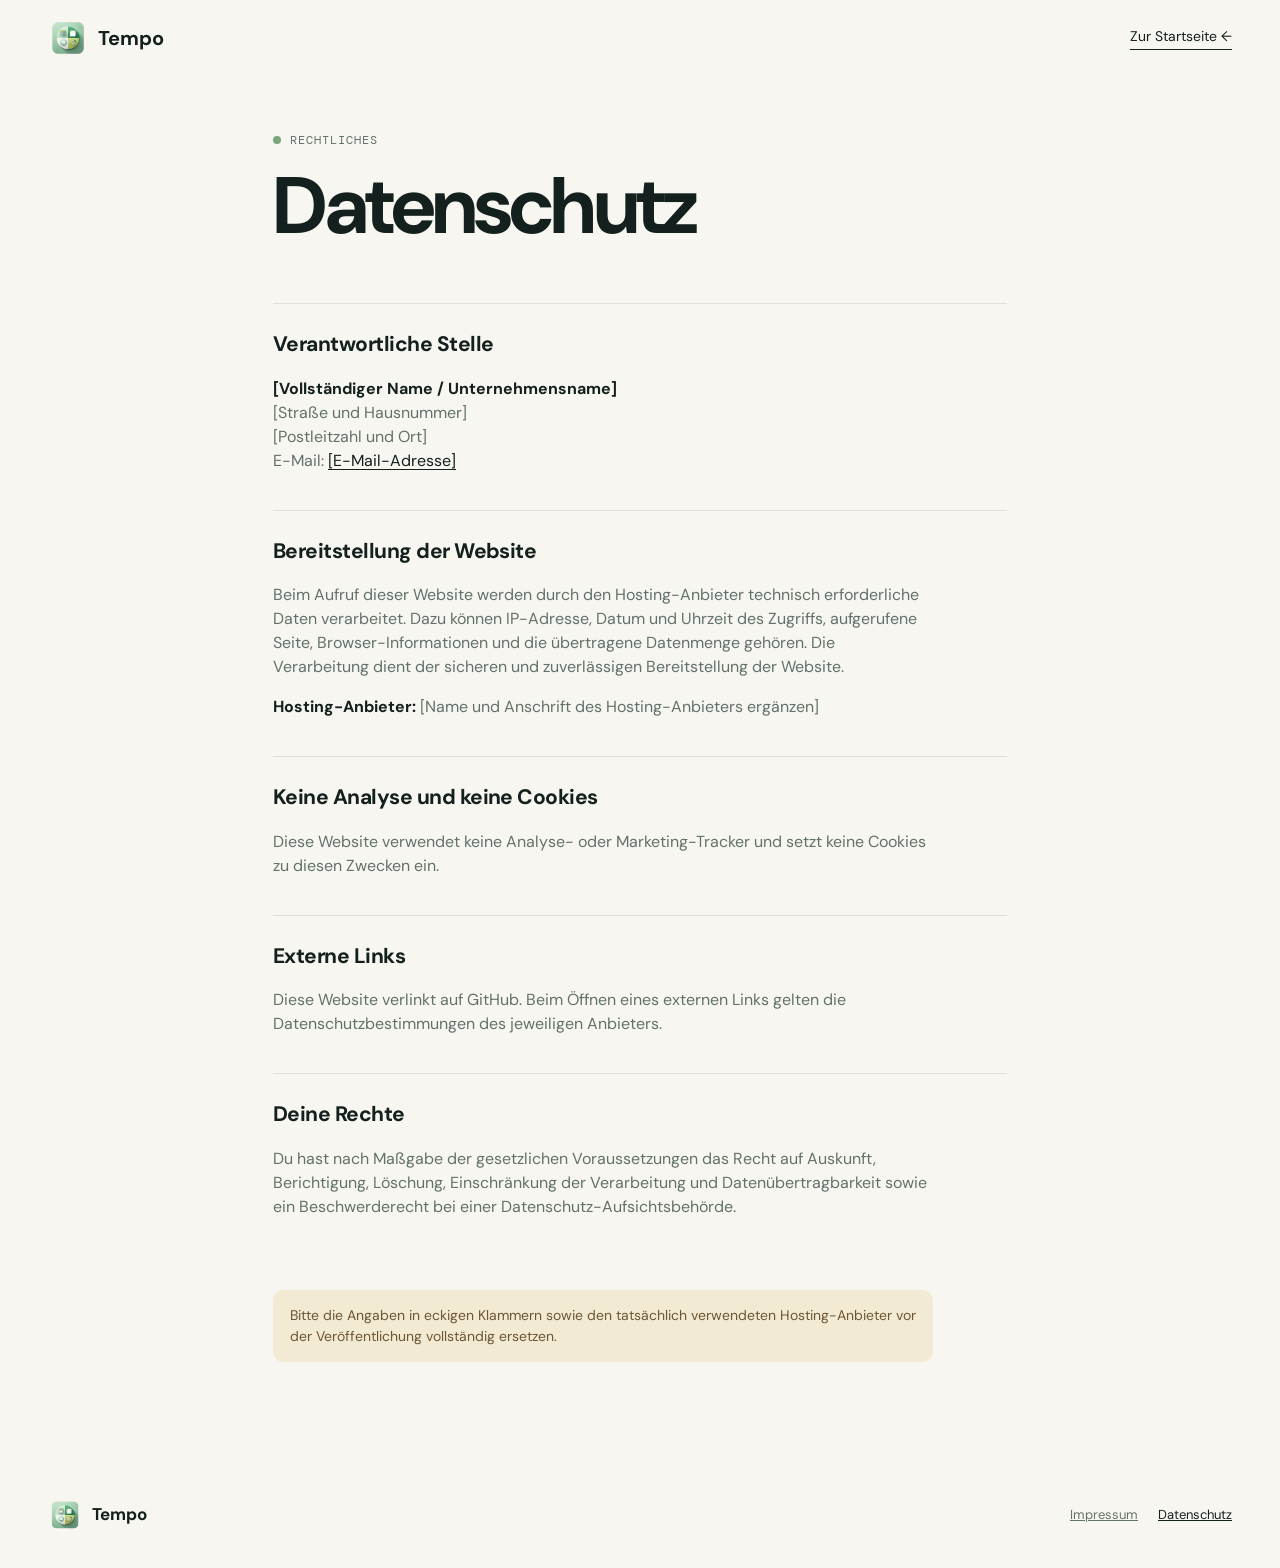
==== website/datenschutz.html @ 58e3d531 "feat(website): add Datenschutz and Impressum pages with styling updates" ====
<!doctype html>
<html lang="de">
  <head>
    <meta charset="UTF-8" />
    <meta name="viewport" content="width=device-width, initial-scale=1.0" />
    <meta name="description" content="Datenschutzhinweise für Tempo." />
    <title>Datenschutz – Tempo</title>
    <link rel="icon" href="assets/tempo-icon.png" />
    <link rel="stylesheet" href="styles.css" />
  </head>
  <body>
    <header class="site-header">
      <a class="brand" href="index.html" aria-label="Tempo Startseite"><img src="assets/tempo-icon.png" alt="" width="40" height="40" /><span>Tempo</span></a>
      <a class="header-link" href="index.html">Zur Startseite <span aria-hidden="true">←</span></a>
    </header>
    <main class="legal-page">
      <p class="eyebrow"><span></span> Rechtliches</p>
      <h1>Datenschutz</h1>
      <section>
        <h2>Verantwortliche Stelle</h2>
        <p><strong>[Vollständiger Name / Unternehmensname]</strong><br />[Straße und Hausnummer]<br />[Postleitzahl und Ort]<br />E-Mail: <a href="mailto:[E-Mail-Adresse]">[E-Mail-Adresse]</a></p>
      </section>
      <section>
        <h2>Bereitstellung der Website</h2>
        <p>Beim Aufruf dieser Website werden durch den Hosting-Anbieter technisch erforderliche Daten verarbeitet. Dazu können IP-Adresse, Datum und Uhrzeit des Zugriffs, aufgerufene Seite, Browser-Informationen und die übertragene Datenmenge gehören. Die Verarbeitung dient der sicheren und zuverlässigen Bereitstellung der Website.</p>
        <p><strong>Hosting-Anbieter:</strong> [Name und Anschrift des Hosting-Anbieters ergänzen]</p>
      </section>
      <section>
        <h2>Keine Analyse und keine Cookies</h2>
        <p>Diese Website verwendet keine Analyse- oder Marketing-Tracker und setzt keine Cookies zu diesen Zwecken ein.</p>
      </section>
      <section>
        <h2>Externe Links</h2>
        <p>Diese Website verlinkt auf GitHub. Beim Öffnen eines externen Links gelten die Datenschutzbestimmungen des jeweiligen Anbieters.</p>
      </section>
      <section>
        <h2>Deine Rechte</h2>
        <p>Du hast nach Maßgabe der gesetzlichen Voraussetzungen das Recht auf Auskunft, Berichtigung, Löschung, Einschränkung der Verarbeitung und Datenübertragbarkeit sowie ein Beschwerderecht bei einer Datenschutz-Aufsichtsbehörde.</p>
      </section>
      <p class="legal-note">Bitte die Angaben in eckigen Klammern sowie den tatsächlich verwendeten Hosting-Anbieter vor der Veröffentlichung vollständig ersetzen.</p>
    </main>
    <footer><a class="brand" href="index.html"><img src="assets/tempo-icon.png" alt="" width="34" height="34" /><span>Tempo</span></a><div class="footer-links"><a href="impressum.html">Impressum</a><a href="datenschutz.html">Datenschutz</a></div></footer>
  </body>
</html>
---- website/styles.css ----
@import url('https://fonts.googleapis.com/css2?family=DM+Mono:wght@400;500&family=DM+Sans:opsz,wght@9..40,400;9..40,500;9..40,600;9..40,700&family=Fraunces:opsz,wght@9..144,500;9..144,600&display=swap');

:root {
    --ink: #13201d;
    --muted: #62716b;
    --paper: #f7f6f1;
    --line: #dfe2da;
    --sage: #dbe7d8;
    --lime: #d4ef58;
    --night: #10231f;
    --coral: #ec866e;
    --serif: "Fraunces", Georgia, serif;
    --sans: "DM Sans", Arial, sans-serif;
    --mono: "DM Mono", monospace
}

* {
    box-sizing: border-box
}

html {
    scroll-behavior: smooth
}

body {
    margin: 0;
    background: var(--paper);
    color: var(--ink);
    font-family: var(--sans);
    line-height: 1.5
}

.site-header {
    height: 76px;
    max-width: 1240px;
    margin: auto;
    padding: 0 28px;
    display: flex;
    align-items: center;
    justify-content: space-between
}

.brand {
    display: inline-flex;
    align-items: center;
    gap: 10px;
    color: var(--ink);
    font-weight: 700;
    font-size: 20px;
    text-decoration: none
}

.brand img {
    border-radius: 10px
}

nav {
    display: flex;
    gap: 30px
}

a {
    color: inherit
}

nav a, .header-link {
    font-size: 14px;
    text-decoration: none
}

.header-link {
    border-bottom: 1px solid var(--ink);
    padding-bottom: 2px
}

.hero {
    min-height: 670px;
    max-width: 1240px;
    margin: auto;
    padding: 88px 28px 78px;
    display: grid;
    grid-template-columns:1.03fr .97fr;
    gap: 42px;
    align-items: center
}

.eyebrow {
    font-family: var(--mono);
    font-size: 12px;
    letter-spacing: .08em;
    text-transform: uppercase;
    margin: 0 0 18px;
    color: #52615b;
    display: flex;
    align-items: center;
    gap: 9px
}

.eyebrow span {
    width: 8px;
    height: 8px;
    border-radius: 50%;
    background: #7ba47d
}

.hero h1, .feature-intro h2, .desktop-copy h2, .privacy-section h2, .download-section h2 {
    font-size: clamp(48px, 6vw, 80px);
    line-height: .98;
    /* Keep the large headings distinctive without letting their letters merge. */
    letter-spacing: -.035em;
    margin: 0;
    font-weight: 600
}

.hero h1 em, .download-section h2 em {
    font-family: var(--serif);
    font-weight: 500;
    color: #6e9474
}

.intro {
    font-size: 18px;
    line-height: 1.55;
    max-width: 520px;
    color: #52615b;
    margin: 28px 0
}

.hero-actions {
    display: flex;
    align-items: center;
    gap: 14px;
    flex-wrap: wrap
}

.button {
    display: inline-flex;
    gap: 11px;
    align-items: center;
    text-decoration: none;
    font-weight: 600;
    font-size: 15px;
    padding: 15px 20px;
    border-radius: 100px
}

.button-primary {
    background: var(--ink);
    color: #fff
}

.button-quiet {
    padding-left: 4px;
    text-decoration: underline;
    text-underline-offset: 4px
}

.platform-line {
    margin-top: 36px;
    display: flex;
    gap: 20px;
    color: #62716b;
    font-size: 13px
}

.hero-visual {
    min-height: 440px;
    position: relative;
    display: grid;
    place-items: center;
    background: #e9eee4;
    border-radius: 28px;
    overflow: hidden
}

.orbit {
    position: absolute;
    border: 1px solid rgba(53, 83, 68, .16);
    border-radius: 50%;
    width: 580px;
    height: 580px
}

.orbit-two {
    width: 390px;
    height: 390px
}

.app-window {
    position: relative;
    z-index: 2;
    width: 250px;
    border: 7px solid #233c35;
    border-radius: 16px;
    box-shadow: 0 30px 55px rgba(20, 48, 38, .27);
    background: #fff;
    overflow: hidden
}

.app-window img {
    width: 100%;
    display: block
}

.window-bar {
    height: 26px;
    background: #233c35;
    color: #b7c5bd;
    font: 9px var(--mono);
    display: flex;
    align-items: center;
    gap: 4px;
    padding: 0 9px
}

.window-bar span {
    margin-left: auto;
    margin-right: auto
}

.window-bar i {
    width: 5px;
    height: 5px;
    border-radius: 50%;
    background: #9daea4
}

.floating-card {
    position: absolute;
    z-index: 3;
    bottom: 52px;
    right: 26px;
    background: #fff;
    box-shadow: 0 14px 35px rgba(29, 53, 39, .18);
    border-radius: 13px;
    padding: 12px 16px;
    display: flex;
    gap: 10px;
    align-items: center
}

.floating-card b, .floating-card small {
    display: block
}

.floating-card b {
    font-size: 12px
}

.floating-card small {
    font: 10px var(--mono);
    color: #63726b
}

.pulse {
    width: 10px;
    height: 10px;
    border-radius: 50%;
    background: #7aa680;
    box-shadow: 0 0 0 5px #e5f0e1
}

.feature-intro {
    max-width: 760px;
    padding: 100px 28px 38px;
    margin: auto;
    text-align: center
}

.feature-intro h2 {
    font-size: clamp(40px, 5vw, 62px)
}

.feature-intro > p:last-child {
    color: var(--muted);
    font-size: 17px;
    max-width: 570px;
    margin: 27px auto 0
}

.feature-intro .eyebrow {
    justify-content: center
}

.features {
    max-width: 1184px;
    margin: 20px auto 110px;
    padding: 0 28px;
    display: grid;
    grid-template-columns:repeat(3, 1fr);
    gap: 16px
}

.features article {
    border-top: 1px solid #aebbb0;
    padding-top: 18px
}

.feature-number {
    font: 12px var(--mono);
    color: #77877e
}

.features h3 {
    font-size: 20px;
    letter-spacing: -.03em;
    margin: 34px 0 11px
}

.features p {
    font-size: 15px;
    color: var(--muted);
    max-width: 310px
}

.screens {
    max-width: 1230px;
    margin: 0 auto 130px;
    padding: 0 28px;
    display: flex;
    justify-content: center;
    align-items: end;
    gap: 28px;
    min-height: 420px;
    overflow: hidden
}

.screen {
    margin: 0;
    text-align: center
}

.screen img {
    display: block;
    border-radius: 17px;
    box-shadow: 0 18px 38px rgba(25, 47, 36, .17);
    width: 195px
}

.screen-center img {
    width: 234px
}

.screen-left, .screen-right {
    transform: translateY(38px)
}

.screen-left {
    transform: translateY(38px) rotate(-5deg)
}

.screen-right {
    transform: translateY(38px) rotate(5deg)
}

figcaption {
    font-size: 12px;
    color: #6d7b74;
    margin-top: 14px
}

.desktop-section {
    background: var(--sage);
    padding: 105px max(28px, calc((100vw - 1120px) / 2));
    display: grid;
    grid-template-columns:.85fr 1.15fr;
    gap: 90px;
    align-items: center
}

.desktop-art {
    height: 330px;
    display: grid;
    place-items: center;
    background: linear-gradient(145deg, #b2cfb3, #eaf1e8);
    border-radius: 24px;
    position: relative;
    overflow: hidden
}

.desktop-art:before {
    content: "";
    position: absolute;
    width: 330px;
    height: 330px;
    border: 1px solid rgba(16, 54, 35, .15);
    border-radius: 50%
}

.mini-window {
    width: 210px;
    z-index: 1;
    background: #f8f8f5;
    border-radius: 12px;
    overflow: hidden;
    box-shadow: 0 20px 28px rgba(32, 71, 46, .25);
    transform: rotate(-4deg)
}

.mini-top {
    height: 22px;
    background: #1a352e
}

.mini-content {
    padding: 22px;
    text-align: center
}

.mini-content b, .mini-content small {
    display: block
}

.mini-content b {
    font-size: 12px;
    color: #5e7066
}

.mini-content strong {
    font: 36px var(--serif);
    display: block;
    margin: 11px 0
}

.mini-content small {
    font-size: 10px
}

.mini-content button {
    border: 0;
    border-radius: 8px;
    background: #d2ec54;
    margin-top: 17px;
    padding: 7px 20px;
    font: 11px var(--sans);
    font-weight: bold
}

.desktop-copy h2 {
    font-size: clamp(42px, 5vw, 65px);
    max-width: 550px
}

.desktop-copy > p:not(.eyebrow) {
    font-size: 17px;
    color: #445a50;
    max-width: 540px;
    margin: 23px 0
}

.desktop-copy ul {
    list-style: none;
    padding: 0;
    margin: 28px 0 0
}

.desktop-copy li {
    padding: 9px 0;
    border-top: 1px solid rgba(23, 66, 44, .18);
    font-size: 14px
}

.desktop-copy li:before {
    content: "✓";
    color: #497d53;
    margin-right: 10px
}

.privacy-section {
    max-width: 1120px;
    margin: 0 auto;
    padding: 120px 28px;
    display: grid;
    grid-template-columns:90px 1fr 1fr;
    gap: 35px;
    align-items: center
}

.privacy-section h2 {
    font-size: clamp(40px, 4.5vw, 58px)
}

.privacy-section > p:last-child {
    color: var(--muted);
    font-size: 17px
}

.privacy-icon {
    font: 78px var(--serif);
    height: 90px;
    color: #6c9b73
}

.download-section {
    background: var(--night);
    color: #f8f8f1;
    padding: 110px 28px;
    text-align: center
}

.download-section .eyebrow {
    color: #adbeb4;
    justify-content: center
}

.download-section .eyebrow span {
    background: var(--lime)
}

.download-section h2 {
    font-size: clamp(45px, 5vw, 66px)
}

.download-section h2 em {
    color: var(--lime)
}

.download-note {
    color: #b4c4ba;
    max-width: 520px;
    margin: 24px auto 36px
}

.downloads {
    display: grid;
    grid-template-columns:repeat(3, 1fr);
    gap: 12px;
    max-width: 910px;
    margin: auto;
    text-align: left
}

.download-card {
    color: #fff;
    text-decoration: none;
    border: 1px solid #385348;
    border-radius: 15px;
    padding: 19px;
    display: flex;
    align-items: center;
    gap: 13px;
    transition: background .2s, transform .2s
}

.download-card:hover {
    background: #1b342d;
    transform: translateY(-3px)
}

.download-card span:nth-child(2) {
    display: grid;
    gap: 2px
}

.download-card b {
    font-size: 16px
}

.download-card small {
    font-size: 11px;
    color: #afc2b7
}

.os-icon {
    font-size: 28px;
    color: var(--lime);
    width: 30px;
    text-align: center
}

.download-card i {
    font-style: normal;
    margin-left: auto;
    color: var(--lime)
}

.release-status {
    font-size: 12px;
    color: #92a79b;
    margin: 26px 0 0
}

.release-status a {
    color: #d4ef58
}

footer {
    max-width: 1240px;
    padding: 36px 28px;
    margin: auto;
    display: flex;
    align-items: center;
    justify-content: space-between;
    font-size: 13px;
    color: #64736c
}

footer .brand {
    font-size: 17px
}

footer p {
    margin: 0
}

.footer-links {
    display: flex;
    align-items: center;
    gap: 20px
}

.footer-links a:last-child {
    color: var(--ink)
}

.legal-page {
    max-width: 790px;
    margin: 55px auto 100px;
    padding: 0 28px
}

.legal-page h1 {
    font-size: clamp(50px, 7vw, 80px);
    line-height: .98;
    letter-spacing: -.035em;
    margin: 0 0 58px
}

.legal-page section {
    border-top: 1px solid var(--line);
    padding: 25px 0 21px
}

.legal-page h2 {
    font-size: 21px;
    letter-spacing: -.025em;
    margin: 0 0 12px
}

.legal-page p {
    color: var(--muted);
    max-width: 660px
}

.legal-page p strong {
    color: var(--ink)
}

.legal-page a {
    color: var(--ink);
    text-underline-offset: 3px
}

.legal-note {
    margin-top: 34px;
    padding: 15px 17px;
    border-radius: 10px;
    background: #f3ead3;
    color: #6c5735 !important;
    font-size: 14px
}

@media (max-width: 760px) {
    .site-header {
        padding: 0 20px
    }

    .site-header nav {
        display: none
    }

    .header-link {
        font-size: 13px
    }

    .hero {
        padding: 52px 20px 70px;
        display: flex;
        flex-direction: column;
        align-items: stretch;
        gap: 45px
    }

    .hero-visual {
        min-height: 390px
    }

    .hero h1 {
        font-size: 56px
    }

    .platform-line {
        gap: 10px;
        justify-content: space-between
    }

    .platform-line span {
        font-size: 12px
    }

    .feature-intro {
        padding: 75px 20px 25px
    }

    .features {
        padding: 0 20px;
        grid-template-columns:1fr;
        margin-bottom: 72px;
        gap: 20px
    }

    .features h3 {
        margin: 16px 0 8px
    }

    .features p {
        margin: 0
    }

    .screens {
        padding: 0 20px;
        gap: 12px;
        margin-bottom: 75px;
        min-height: 300px
    }

    .screen img {
        width: 96px;
        border-radius: 10px
    }

    .screen-center img {
        width: 122px
    }

    .screen-left, .screen-right {
        transform: translateY(20px)
    }

    .screen-left {
        transform: translateY(20px) rotate(-5deg)
    }

    .screen-right {
        transform: translateY(20px) rotate(5deg)
    }

    figcaption {
        display: none
    }

    .desktop-section {
        padding: 70px 20px;
        grid-template-columns:1fr;
        gap: 42px
    }

    .desktop-art {
        height: 270px
    }

    .privacy-section {
        padding: 75px 20px;
        grid-template-columns:1fr;
        gap: 16px
    }

    .privacy-icon {
        height: 65px;
        font-size: 60px
    }

    .downloads {
        grid-template-columns:1fr
    }

    .download-section {
        padding: 75px 20px
    }

    footer {
        padding: 28px 20px;
        flex-wrap: wrap;
        gap: 16px
    }

    footer p {
        order: 3;
        width: 100%
    }

    .footer-links {
        gap: 14px;
        font-size: 12px
    }

    .app-window {
        width: 210px
    }

    .floating-card {
        right: 12px;
        bottom: 30px
    }

    .intro {
        font-size: 16px
    }
}
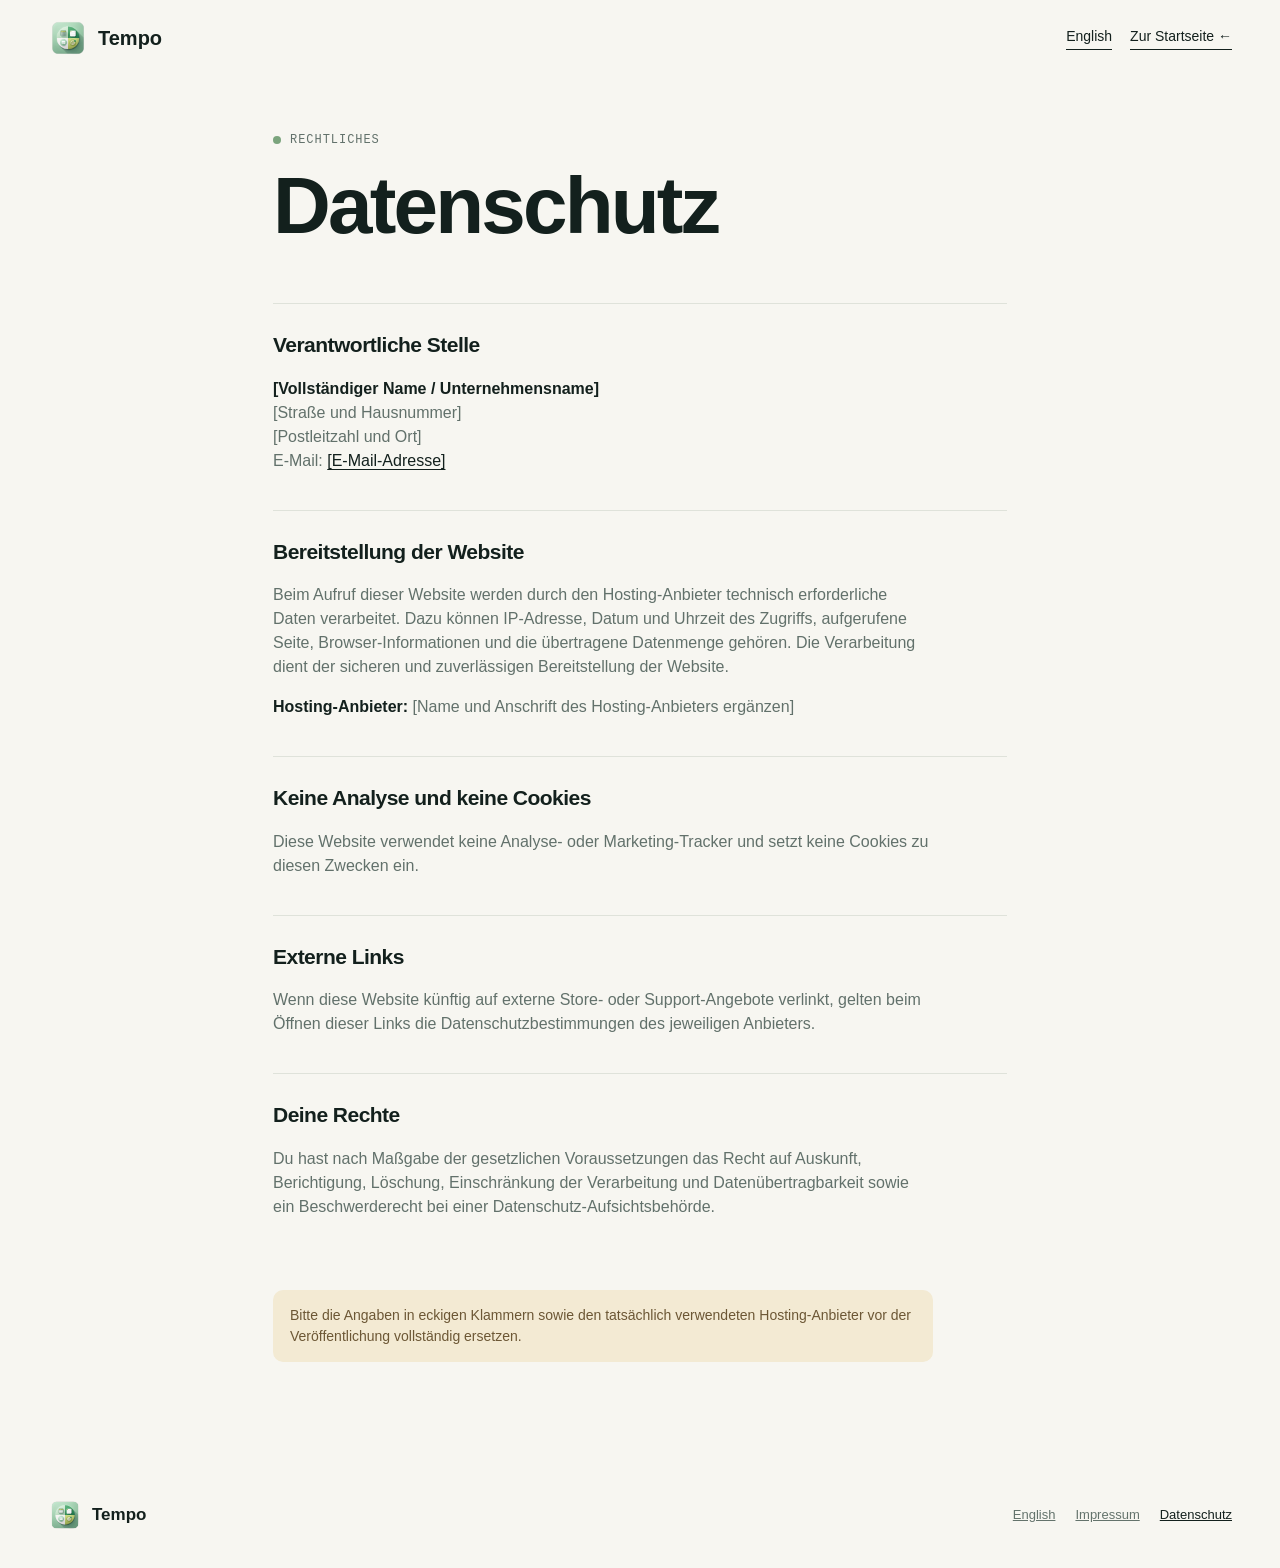
==== commit ee714ecc: "docs(website): add detailed product and legal content for store preparation" ====
--- a/website/datenschutz.html
+++ b/website/datenschutz.html
@@ -11,7 +11,7 @@
   <body>
     <header class="site-header">
       <a class="brand" href="index.html" aria-label="Tempo Startseite"><img src="assets/tempo-icon.png" alt="" width="40" height="40" /><span>Tempo</span></a>
-      <a class="header-link" href="index.html">Zur Startseite <span aria-hidden="true">←</span></a>
+      <div class="header-actions"><a class="header-link language-link" href="privacy.html" lang="en">English</a><a class="header-link" href="index.html">Zur Startseite <span aria-hidden="true">←</span></a></div>
     </header>
     <main class="legal-page">
       <p class="eyebrow"><span></span> Rechtliches</p>
@@ -31,7 +31,7 @@
       </section>
       <section>
         <h2>Externe Links</h2>
-        <p>Diese Website verlinkt auf GitHub. Beim Öffnen eines externen Links gelten die Datenschutzbestimmungen des jeweiligen Anbieters.</p>
+        <p>Wenn diese Website künftig auf externe Store- oder Support-Angebote verlinkt, gelten beim Öffnen dieser Links die Datenschutzbestimmungen des jeweiligen Anbieters.</p>
       </section>
       <section>
         <h2>Deine Rechte</h2>
@@ -39,6 +39,6 @@
       </section>
       <p class="legal-note">Bitte die Angaben in eckigen Klammern sowie den tatsächlich verwendeten Hosting-Anbieter vor der Veröffentlichung vollständig ersetzen.</p>
     </main>
-    <footer><a class="brand" href="index.html"><img src="assets/tempo-icon.png" alt="" width="34" height="34" /><span>Tempo</span></a><div class="footer-links"><a href="impressum.html">Impressum</a><a href="datenschutz.html">Datenschutz</a></div></footer>
+    <footer><a class="brand" href="index.html"><img src="assets/tempo-icon.png" alt="" width="34" height="34" /><span>Tempo</span></a><div class="footer-links"><a href="privacy.html" lang="en">English</a><a href="impressum.html">Impressum</a><a href="datenschutz.html">Datenschutz</a></div></footer>
   </body>
 </html>
--- a/website/styles.css
+++ b/website/styles.css
@@ -1,5 +1,3 @@
-@import url('https://fonts.googleapis.com/css2?family=DM+Mono:wght@400;500&family=DM+Sans:opsz,wght@9..40,400;9..40,500;9..40,600;9..40,700&family=Fraunces:opsz,wght@9..144,500;9..144,600&display=swap');
-
 :root {
     --ink: #13201d;
     --muted: #62716b;
@@ -9,9 +7,9 @@
     --lime: #d4ef58;
     --night: #10231f;
     --coral: #ec866e;
-    --serif: "Fraunces", Georgia, serif;
-    --sans: "DM Sans", Arial, sans-serif;
-    --mono: "DM Mono", monospace
+    --serif: Georgia, "Times New Roman", serif;
+    --sans: -apple-system, BlinkMacSystemFont, "Segoe UI", sans-serif;
+    --mono: ui-monospace, SFMono-Regular, Menlo, Consolas, monospace
 }
 
 * {
@@ -71,6 +69,12 @@
 .header-link {
     border-bottom: 1px solid var(--ink);
     padding-bottom: 2px
+}
+
+.header-actions {
+    display: flex;
+    align-items: center;
+    gap: 18px
 }
 
 .hero {
@@ -202,6 +206,19 @@
     display: block
 }
 
+.app-window-current {
+    width: 290px;
+    border: 0;
+    border-radius: 20px;
+    background: transparent;
+    box-shadow: none
+}
+
+.app-window-current img {
+    border-radius: 20px;
+    box-shadow: 0 30px 55px rgba(20, 48, 38, .27)
+}
+
 .window-bar {
     height: 26px;
     background: #233c35;
@@ -491,6 +508,130 @@
     color: #6c9b73
 }
 
+.workflow-section {
+    background: var(--sage);
+    padding: 105px max(28px, calc((100vw - 1120px) / 2));
+    display: grid;
+    grid-template-columns: 1.05fr .95fr;
+    gap: 70px;
+    align-items: center
+}
+
+.workflow-copy h2 {
+    font-size: clamp(42px, 5vw, 65px);
+    line-height: .98;
+    letter-spacing: -.035em;
+    margin: 0;
+    font-weight: 600
+}
+
+.workflow-copy > p:not(.eyebrow) {
+    font-size: 17px;
+    color: #445a50;
+    max-width: 540px;
+    margin: 23px 0
+}
+
+.workflow-copy ul {
+    list-style: none;
+    padding: 0;
+    margin: 28px 0 0
+}
+
+.workflow-copy li {
+    padding: 9px 0;
+    border-top: 1px solid rgba(23, 66, 44, .18);
+    font-size: 14px
+}
+
+.workflow-copy li:before {
+    content: "✓";
+    color: #497d53;
+    margin-right: 10px
+}
+
+.workflow-screens {
+    display: grid;
+    grid-template-columns: repeat(2, minmax(0, 1fr));
+    gap: 16px;
+    align-items: end
+}
+
+.workflow-screens figure {
+    margin: 0;
+    text-align: center
+}
+
+.workflow-screens img {
+    display: block;
+    width: 100%;
+    border-radius: 16px;
+    box-shadow: 0 18px 38px rgba(25, 47, 36, .17)
+}
+
+.availability-section {
+    background: var(--night);
+    color: #f8f8f1;
+    padding: 110px 28px;
+    text-align: center
+}
+
+.availability-section .eyebrow {
+    color: #adbeb4;
+    justify-content: center
+}
+
+.availability-section .eyebrow span {
+    background: var(--lime)
+}
+
+.availability-section h2 {
+    font-size: clamp(45px, 5vw, 66px);
+    line-height: .98;
+    letter-spacing: -.035em;
+    margin: 0;
+    font-weight: 600
+}
+
+.availability-section h2 em {
+    font-family: var(--serif);
+    font-weight: 500;
+    color: var(--lime)
+}
+
+.availability-note {
+    color: #b4c4ba;
+    max-width: 620px;
+    margin: 24px auto 36px
+}
+
+.availability-cards {
+    display: grid;
+    grid-template-columns: repeat(3, 1fr);
+    gap: 12px;
+    max-width: 910px;
+    margin: auto;
+    text-align: left
+}
+
+.availability-cards article {
+    border: 1px solid #385348;
+    border-radius: 15px;
+    padding: 20px
+}
+
+.availability-cards h3 {
+    margin: 14px 0 6px;
+    font-size: 16px
+}
+
+.availability-cards p {
+    margin: 0;
+    color: #afc2b7;
+    font-size: 13px;
+    line-height: 1.45
+}
+
 .download-section {
     background: var(--night);
     color: #f8f8f1;
@@ -572,6 +713,13 @@
     font-style: normal;
     margin-left: auto;
     color: var(--lime)
+}
+
+.macos-note {
+    margin: 10px 4px 0;
+    color: #92a79b;
+    font-size: 11px;
+    line-height: 1.45
 }
 
 .release-status {
@@ -755,6 +903,16 @@
         gap: 42px
     }
 
+    .workflow-section {
+        padding: 70px 20px;
+        grid-template-columns: 1fr;
+        gap: 42px
+    }
+
+    .workflow-screens {
+        gap: 10px
+    }
+
     .desktop-art {
         height: 270px
     }
@@ -774,6 +932,10 @@
         grid-template-columns:1fr
     }
 
+    .availability-cards {
+        grid-template-columns: 1fr
+    }
+
     .download-section {
         padding: 75px 20px
     }
@@ -798,6 +960,10 @@
         width: 210px
     }
 
+    .app-window-current {
+        width: 245px
+    }
+
     .floating-card {
         right: 12px;
         bottom: 30px
